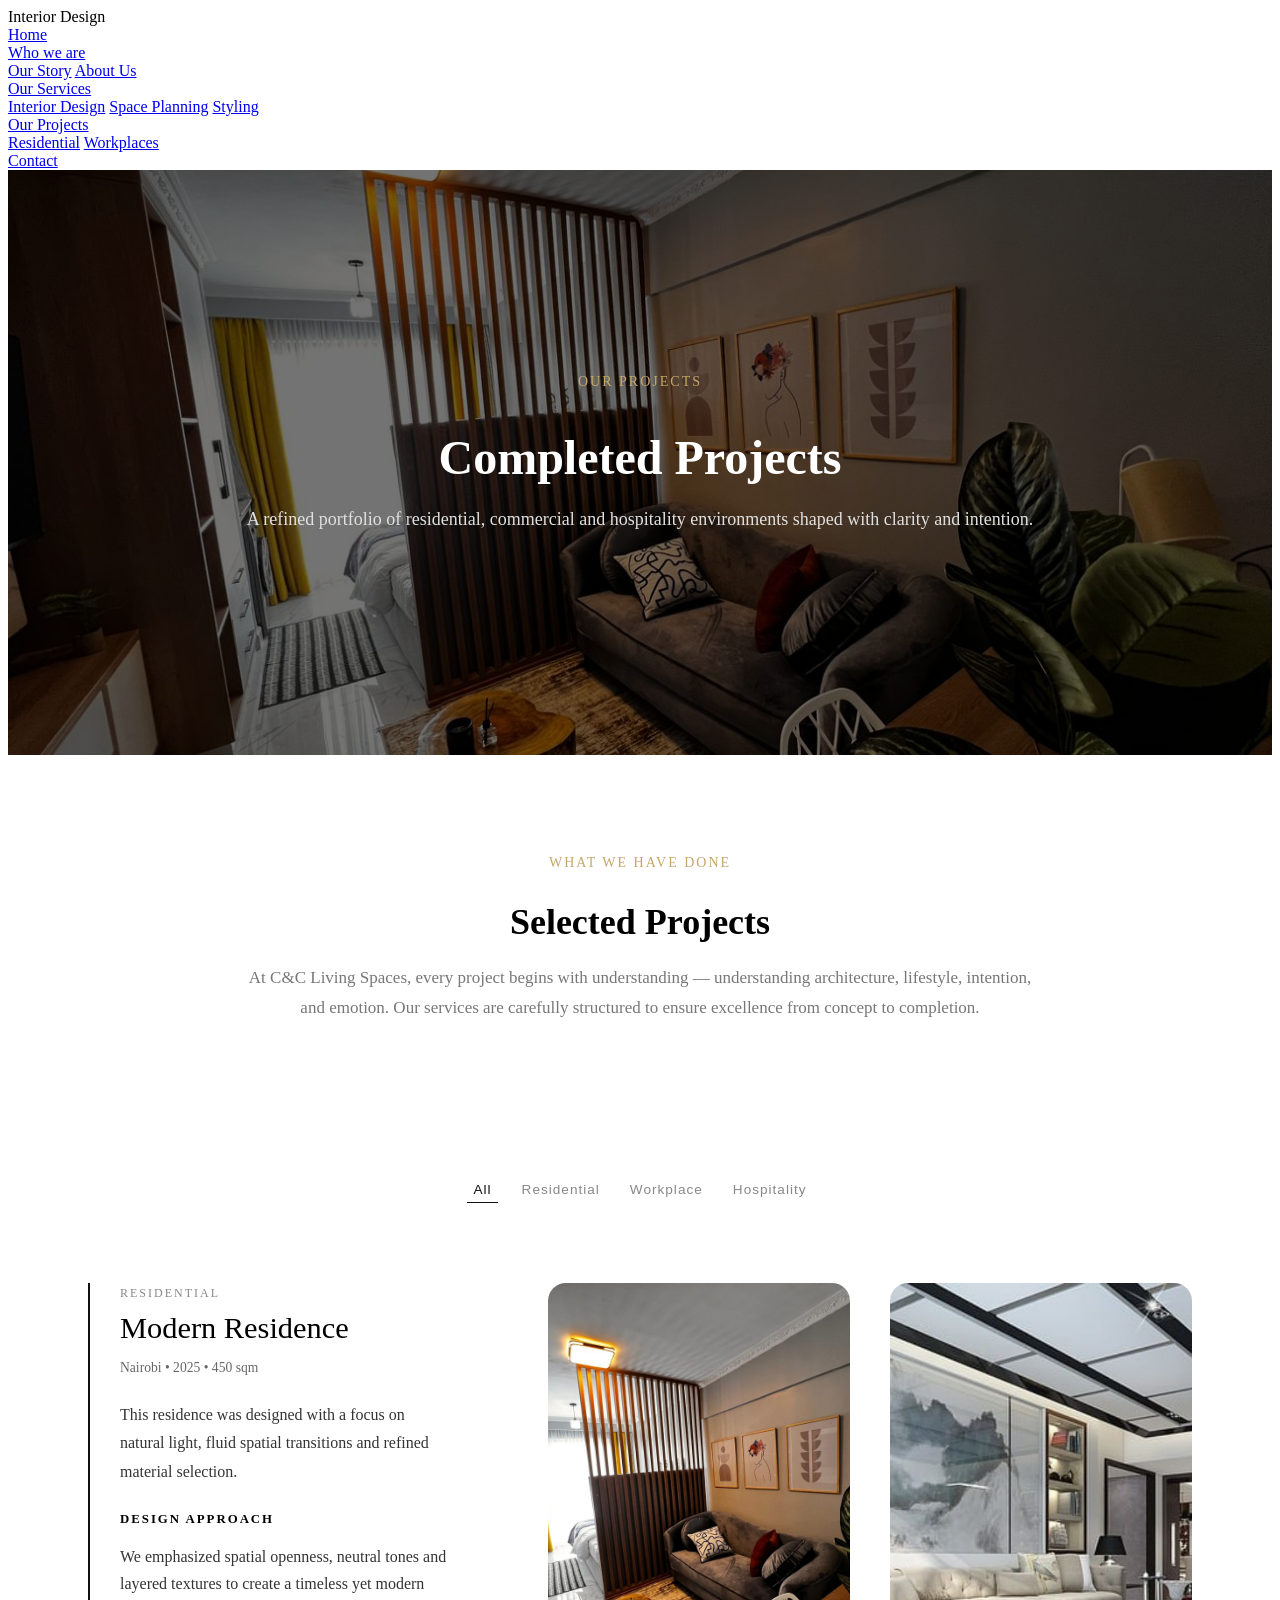
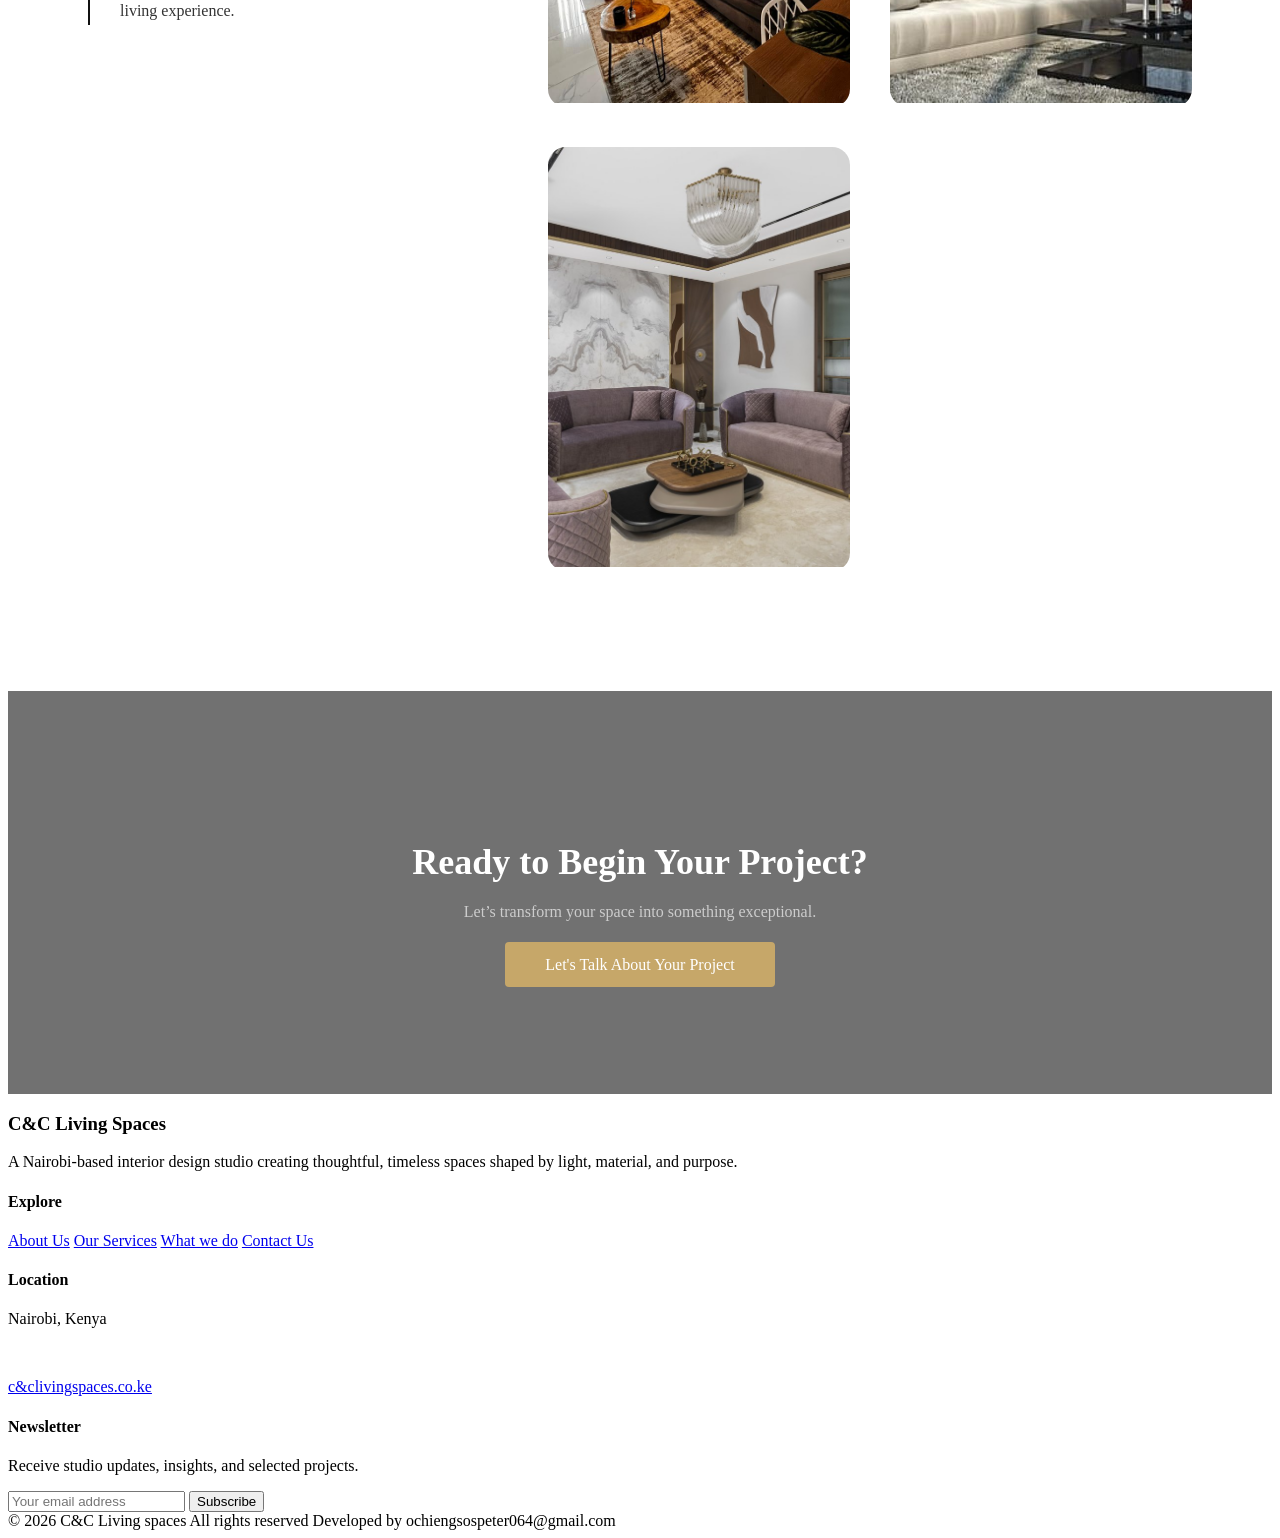
==== Projects/Projects.html @ 4a43d935 "Add files via upload" ====
<!DOCTYPE html>
<html lang="en">
<head>
  <meta charset="UTF-8" />
  <meta name="viewport" content="width=device-width, initial-scale=1.0" />
  <title>Projects | C&C Living Spaces</title>

  <link rel="stylesheet" href="../Homepage/Home.css" />
  <link rel="stylesheet" href="Projects.css" />

   <!-- NAVBAR -->
  <header class="navbar" id="navbar">
  <div class="nav-container">
    <div class="logo">Interior Design</div>

    <div class="menu-toggle" id="menuToggle">
      <span></span>
      <span></span>
      <span></span>
    </div>

    <nav class="nav-links">
      <a href="../Homepage/index.html">Home</a>

      <div class="nav-item">
        <a href="../About/about.html">Who we are</a>
        <div class="dropdown">
          <a href="#">Our Story</a>
          <a href="#">About Us</a>
        </div>
      </div>

      <div class="nav-item">
        <a href="../Services page/services.html">Our Services</a>
        <div class="dropdown">
          <a href="#">Interior Design</a>
          <a href="#">Space Planning</a>
          <a href="#">Styling</a>
        </div>
      </div>

      <div class="nav-item">
        <a href="../Projects/Projects.html">Our Projects</a>
        <div class="dropdown">
          <a href="#">Residential</a>
          <a href="#">Workplaces</a>
        </div>
      </div>
      <a href="../Contact/contact.html">Contact</a>
    </nav>
  </div>
</header>
</head>

<body>

    <!-- HERO -->
  <section class="projects-hero">
    <div class="projects-hero-content">
      <span class="section-eyebrow">Our Projects</span>
      <h1>Completed Projects</h1>
      <p>
       A refined portfolio of residential, commercial and hospitality
        environments shaped with clarity and intention.
      </p>
    </div>
  </section>

 <!-- INTRO -->
<section class="projects-intro">
  <div class="projects-intro-content">
    <span class="section-eyebrow">What we have done</span>
    <h2>Selected Projects</h2>
    <p class="section-intro">
      At C&C Living Spaces, every project begins with understanding —
      understanding architecture, lifestyle, intention, and emotion.
      Our services are carefully structured to ensure excellence
      from concept to completion.
    </p>
  </div>
</section>

  <!-- FILTER -->
  <section class="projects-filter">
    <button class="filter-btn active" data-filter="all">All</button>
    <button class="filter-btn" data-filter="residential">Residential</button>
    <button class="filter-btn" data-filter="workplace">Workplace</button>
    <button class="filter-btn" data-filter="hospitality">Hospitality</button>
  </section>

  <!-- MAIN SPLIT SECTION -->
  <section class="projects-main">

<!-- LEFT SIDE PROJECT DETAILS -->
<div class="project-details" id="projectDetails">

  <div class="details-inner">

    <span class="project-category" id="detailCategory">Residential</span>

    <h2 id="detailTitle">Modern Residence</h2>

    <p class="project-meta">
      <span id="detailLocation">Nairobi</span> • 
      <span id="detailYear">2025</span> • 
      <span id="detailSize">450 sqm</span>
    </p>

    <div class="project-description">
      <p id="detailDescription">
        This residence was designed with a focus on natural light,
        fluid spatial transitions and refined material selection.
      </p>
    </div>

    <div class="project-approach">
      <h4>Design Approach</h4>
      <p id="detailApproach">
        We emphasized spatial openness, neutral tones and layered textures
        to create a timeless yet modern living experience.
      </p>
    </div>

  </div>

</div>

    <!-- RIGHT SIDE GRID -->
    <div class="projects-grid">

      <div class="project-card" data-category="residential">
        <img src="../Assets/project7.jpg" alt="">
        <div class="project-overlay">
          <h3>Modern Residence</h3>
          <span>Nairobi</span>
        </div>
      </div>

      <div class="project-card" data-category="workplace">
        <img src="../Assets/project4.jpg" alt="">
        <div class="project-overlay">
          <h3>Corporate Workspace</h3>
          <span>Westlands</span>
        </div>
      </div>

      <div class="project-card" data-category="hospitality">
        <img src="../Assets/project3.jpg" alt="">
        <div class="project-overlay">
          <h3>Boutique Hotel</h3>
          <span>Diani</span>
        </div>
      </div>

    </div>

  </section>

    <!-- CTA SECTION -->
  <section class="projects-cta">
    <div class="cta-content">
      <h2>Ready to Begin Your Project?</h2>
      <p>
        Let’s transform your space into something exceptional.
      </p>
      <a href="../Contact/contact.html" class="cta-button">Let's Talk About Your Project</a>
    </div>
  </section>

  <!-- FOOTER -->
  <footer class="footer fade-in">

  <div class="footer-grid">

    <!-- BRAND -->
    <div class="footer-brand">
      <h3>C&C Living Spaces</h3>
      <p>
        A Nairobi-based interior design studio creating thoughtful,
        timeless spaces shaped by light, material, and purpose.
      </p>

      <div class="footer-socials">
        <a href="#"><i class="fab fa-instagram"></i></a>
        <a href="#"><i class="fab fa-whatsapp"></i></a>
        <a href="#"><i class="fab fa-facebook"></i></a>
        <a href="#"><i class="fab fa-linkedin-in"></i></a>
      </div>
    </div>

    <!-- LINKS -->
    <div class="footer-links">
      <h4>Explore</h4>
      <a href="../About/about.html">About Us</a>
      <a href="../Services page/services.html">Our Services</a>
          <a href="../Projects/Projects.html">What we do</a>
      <a href="../Contact/contact.html">Contact Us</a>
    </div>

    <!-- CONTACT -->
    <div class="footer-contact">
      <h4>Location</h4>
      <p>
        <i class="fas fa-map-marker-alt"></i>
        Nairobi, Kenya
      </p></br>
      <p>
        <a href="mailto:studio@forma.co.ke">
          c&clivingspaces.co.ke
        </a>
      </p>
    </div>

    <!-- NEWSLETTER -->
    <div class="footer-newsletter">
      <h4>Newsletter</h4>
      <p>
        Receive studio updates, insights, and selected projects.
      </p>

      <form>
        <input type="email" placeholder="Your email address" required />
        <button type="submit">Subscribe</button>
      </form>
    </div>

  </div>

  <!-- BOTTOM -->
  <div class="footer-bottom">
    <span>© 2026 C&C Living spaces</span>
    <span>All rights reserved</span>
    <span>Developed by ochiengsospeter064@gmail.com</span>
  </div>

</footer>

  <!-- SCRIPTS -->
  <script src="../Homepage/Home.js"></script>
  <script src="Projects.js"></script>

</body>

</html>
---- Projects/Projects.css ----
/* ============================= */
/* PROJECTS PAGE STYLING */
/* ============================= */

:root {
  --primary: #717171;
  --accent: #c6a769;
  --light: #f8f8f8;
  --text-light: #777;
  --border-soft: #eaeaea;
}

/* ============================= */
/* HERO SECTION */
/* ============================= */

.projects-hero {
  height: 65vh;
  background: linear-gradient(rgba(0,0,0,0.55), rgba(0,0,0,0.55)),
              url("../Assets/project7.jpg") center/cover no-repeat;
  display: flex;
  align-items: center;
  justify-content: center;
  text-align: center;
  padding: 0 20px;
  color: white;
}

.projects-hero-content {
  max-width: 800px;
}

.projects-hero h1 {
  font-size: 48px;
  font-weight: 600;
  margin-bottom: 20px;
}

.projects-hero p {
  font-size: 18px;
  line-height: 1.6;
  color: #e0e0e0;
}

/* ============================= */
/* INTRO SECTION */
/* ============================= */

.projects-intro {
  padding: 100px 8%;
  background: white;
  text-align: center;
}

.projects-intro-content {
  max-width: 800px;
  margin: auto;
}

.section-eyebrow {
  font-size: 14px;
  text-transform: uppercase;
  letter-spacing: 2px;
  color: var(--accent);
  display: block;
  margin-bottom: 15px;
}

.projects-intro h2 {
  font-size: 36px;
  margin-bottom: 20px;
}

.section-intro {
  color: var(--text-light);
  font-size: 17px;
  line-height: 1.8;
}

/* =========================
   FILTER BAR
========================= */

.projects-filter {
  display: flex;
  justify-content: center;
  gap: 18px;
  padding: 40px 0 80px;
}

.filter-btn {
  border: none;
  background: transparent;
  font-size: 0.85rem;
  letter-spacing: 1px;
  cursor: pointer;
  padding-bottom: 6px;
  position: relative;
  color: #888;
  transition: 0.3s ease;
}

.filter-btn::after {
  content: "";
  position: absolute;
  left: 0;
  bottom: 0;
  width: 0%;
  height: 1px;
  background: #111;
  transition: 0.3s ease;
}

.filter-btn:hover,
.filter-btn.active {
  color: #111;
}

.filter-btn.active::after {
  width: 100%;
}

/* =========================
   MAIN SPLIT LAYOUT
========================= */

.projects-main {
  display: grid;
  grid-template-columns: 380px 1fr;
  gap: 80px;
  padding: 0 80px 120px;
  align-items: start;
}

/* =========================
   PROJECT DETAILS PANEL
========================= */

.project-details {
  position: sticky;
  top: 140px;
  padding-right: 20px;
  opacity: 0;
  transform: translateY(30px);
  transition: 0.5s ease;
}

.project-details.show {
  opacity: 1;
  transform: translateY(0);
}

.details-inner {
  border-left: 2px solid #111;
  padding-left: 30px;
}

.project-category {
  font-size: 0.75rem;
  letter-spacing: 2px;
  text-transform: uppercase;
  color: #888;
}

.project-details h2 {
  font-size: 1.9rem;
  margin: 10px 0 12px;
  font-weight: 500;
}

.project-meta {
  font-size: 0.85rem;
  opacity: 0.6;
  margin-bottom: 25px;
}

.project-description p {
  line-height: 1.8;
  margin-bottom: 25px;
  opacity: 0.8;
}

.project-approach h4 {
  font-size: 0.8rem;
  letter-spacing: 2px;
  text-transform: uppercase;
  margin-bottom: 8px;
}

.project-approach p {
  line-height: 1.7;
  opacity: 0.8;
}

.case-btn {
  margin-top: 30px;
  padding: 12px 24px;
  border: 1px solid #111;
  background: transparent;
  cursor: pointer;
  letter-spacing: 1px;
  transition: 0.3s ease;
}

.case-btn:hover {
  background: #111;
  color: #fff;
}

/* =========================
   PROJECT GRID (RIGHT SIDE)
========================= */

.projects-grid {
  display: grid;
  grid-template-columns: repeat(2, 1fr);
  gap: 40px;
}

.project-card {
  position: relative;
  overflow: hidden;
  border-radius: 18px;
  cursor: pointer;
  transition: transform 0.5s ease, opacity 0.4s ease;
}

.project-card img {
  width: 100%;
  height: 420px;
  object-fit: cover;
  transition: transform 0.7s ease;
}

/* Hover zoom */
.project-card:hover img {
  transform: scale(1.06);
}

/* Overlay */
.project-overlay {
  position: absolute;
  bottom: 0;
  left: 0;
  width: 100%;
  padding: 30px;
  background: linear-gradient(to top, rgba(0,0,0,0.65), transparent);
  color: #fff;
  transform: translateY(25px);
  opacity: 0;
  transition: 0.4s ease;
}

.project-card:hover .project-overlay {
  transform: translateY(0);
  opacity: 1;
}

.project-overlay h3 {
  font-size: 1.1rem;
  margin-bottom: 6px;
}

.project-overlay span {
  font-size: 0.85rem;
  opacity: 0.85;
}

/* Filtering hidden state */
.project-card.hide {
  opacity: 0;
  transform: scale(0.95);
  pointer-events: none;
}

/* ============================= */
/* CTA SECTION */
/* ============================= */

.projects-cta {
  padding: 120px 8%;
  background: var(--primary);
  text-align: center;
  color: white;
}

.projects-cta-content {
  max-width: 700px;
  margin: auto;
}

.projects-cta h2 {
  font-size: 36px;
  margin-bottom: 20px;
}

.projects-cta p {
  color: #ccc;
  margin-bottom: 35px;
  font-size: 16px;
}

.cta-button {
  background: var(--accent);
  color: white;
  padding: 14px 40px;
  text-decoration: none;
  border-radius: 4px;
  transition: 0.3s ease;
  font-weight: 500;
}

.cta-button:hover {
  background: #b89552;
}


/* =========================
   RESPONSIVE
========================= */

@media (max-width: 1100px) {
  .projects-main {
    grid-template-columns: 300px 1fr;
    gap: 60px;
  }
}

@media (max-width: 1024px) {
  .projects-grid {
    grid-template-columns: 1fr;
  }
}

@media (max-width: 768px) {

  .projects-hero h1 {
    font-size: 32px;
  }

  .projects-hero p {
    font-size: 16px;
  }

  .projects-intro {
    padding: 70px 6%;
  }
  .projects-main {
    grid-template-columns: 1fr;
    gap: 40px;
    padding: 0 24px 80px;
  }

  .category-description {
    position: relative;
    top: unset;
  }

  .projects-grid {
    gap: 28px;
  }

  .project-card img {
    height: 300px;
  }

  .projects-filter {
    flex-wrap: wrap;
    gap: 12px;
    padding-bottom: 60px;
  }

  .projects-cta {
    padding: 80px 6%;
  }

  .projects-cta h2 {
    font-size: 28px;
  }
}
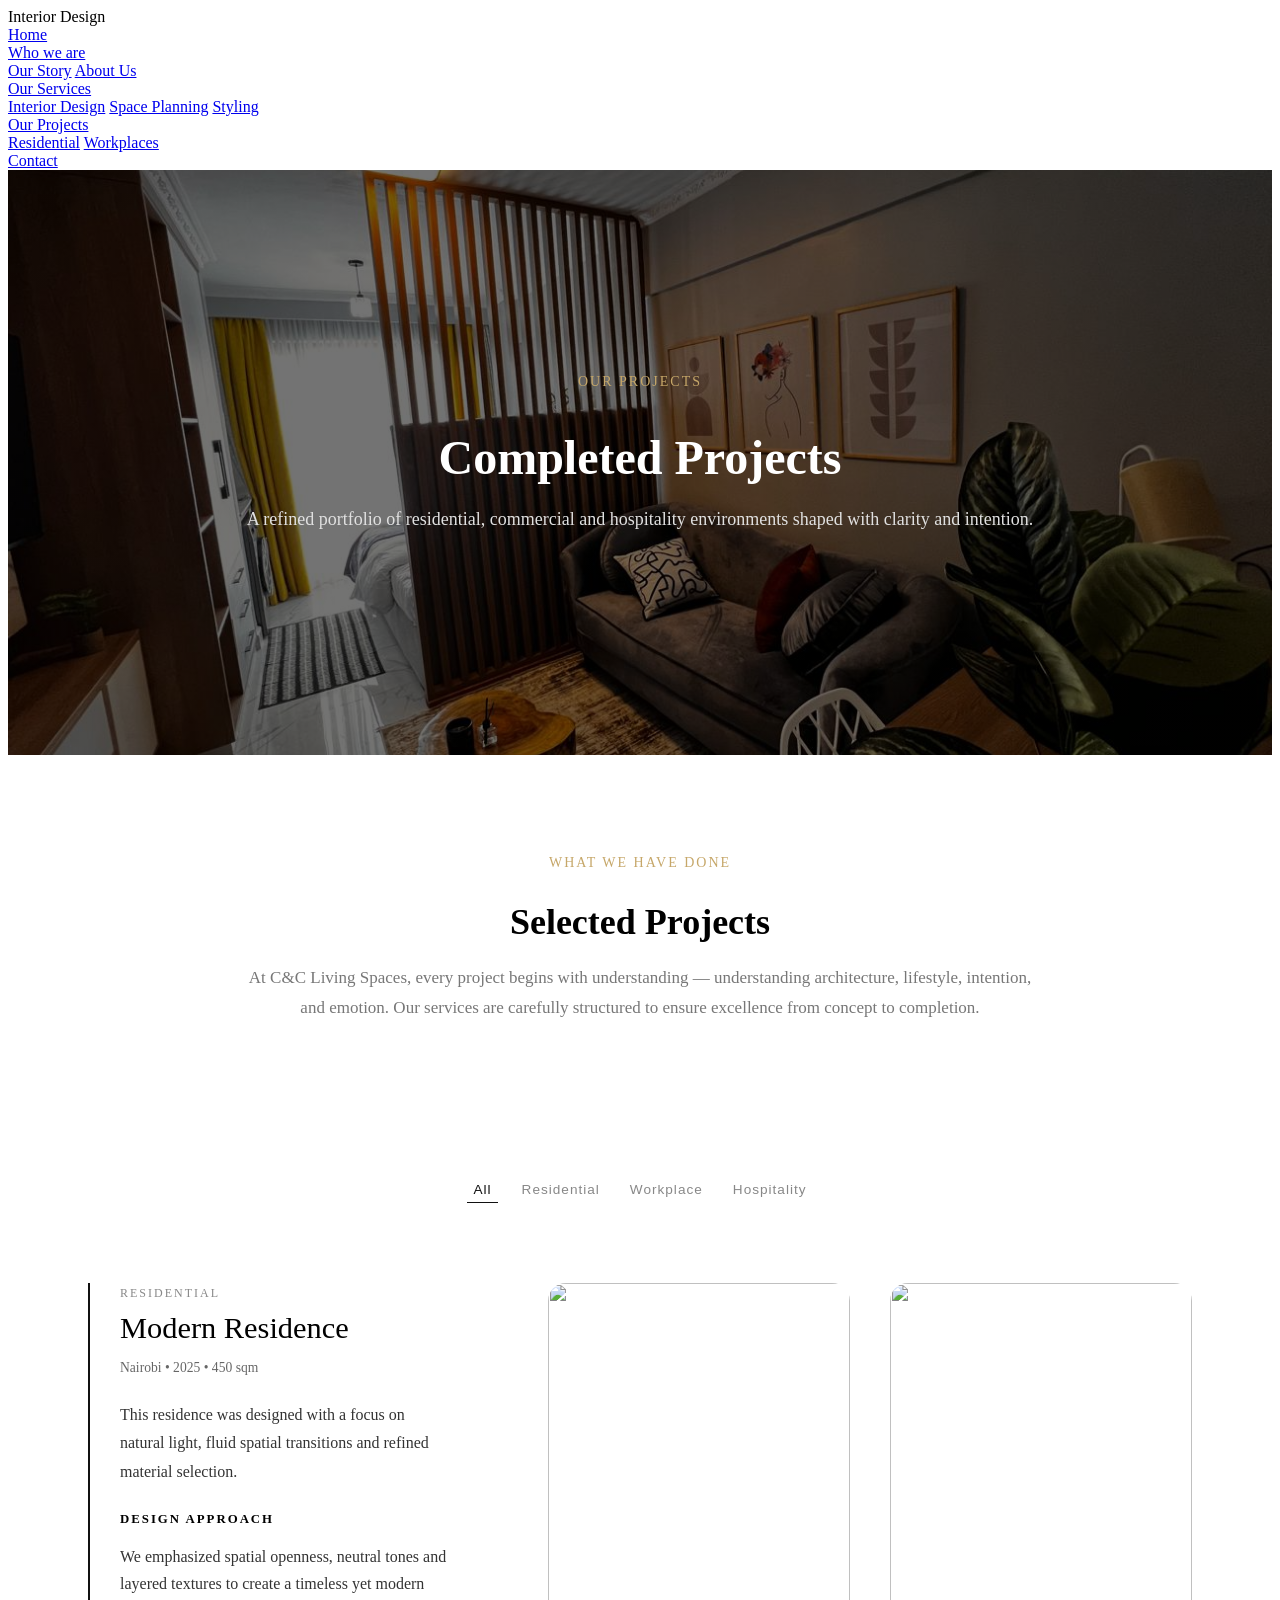
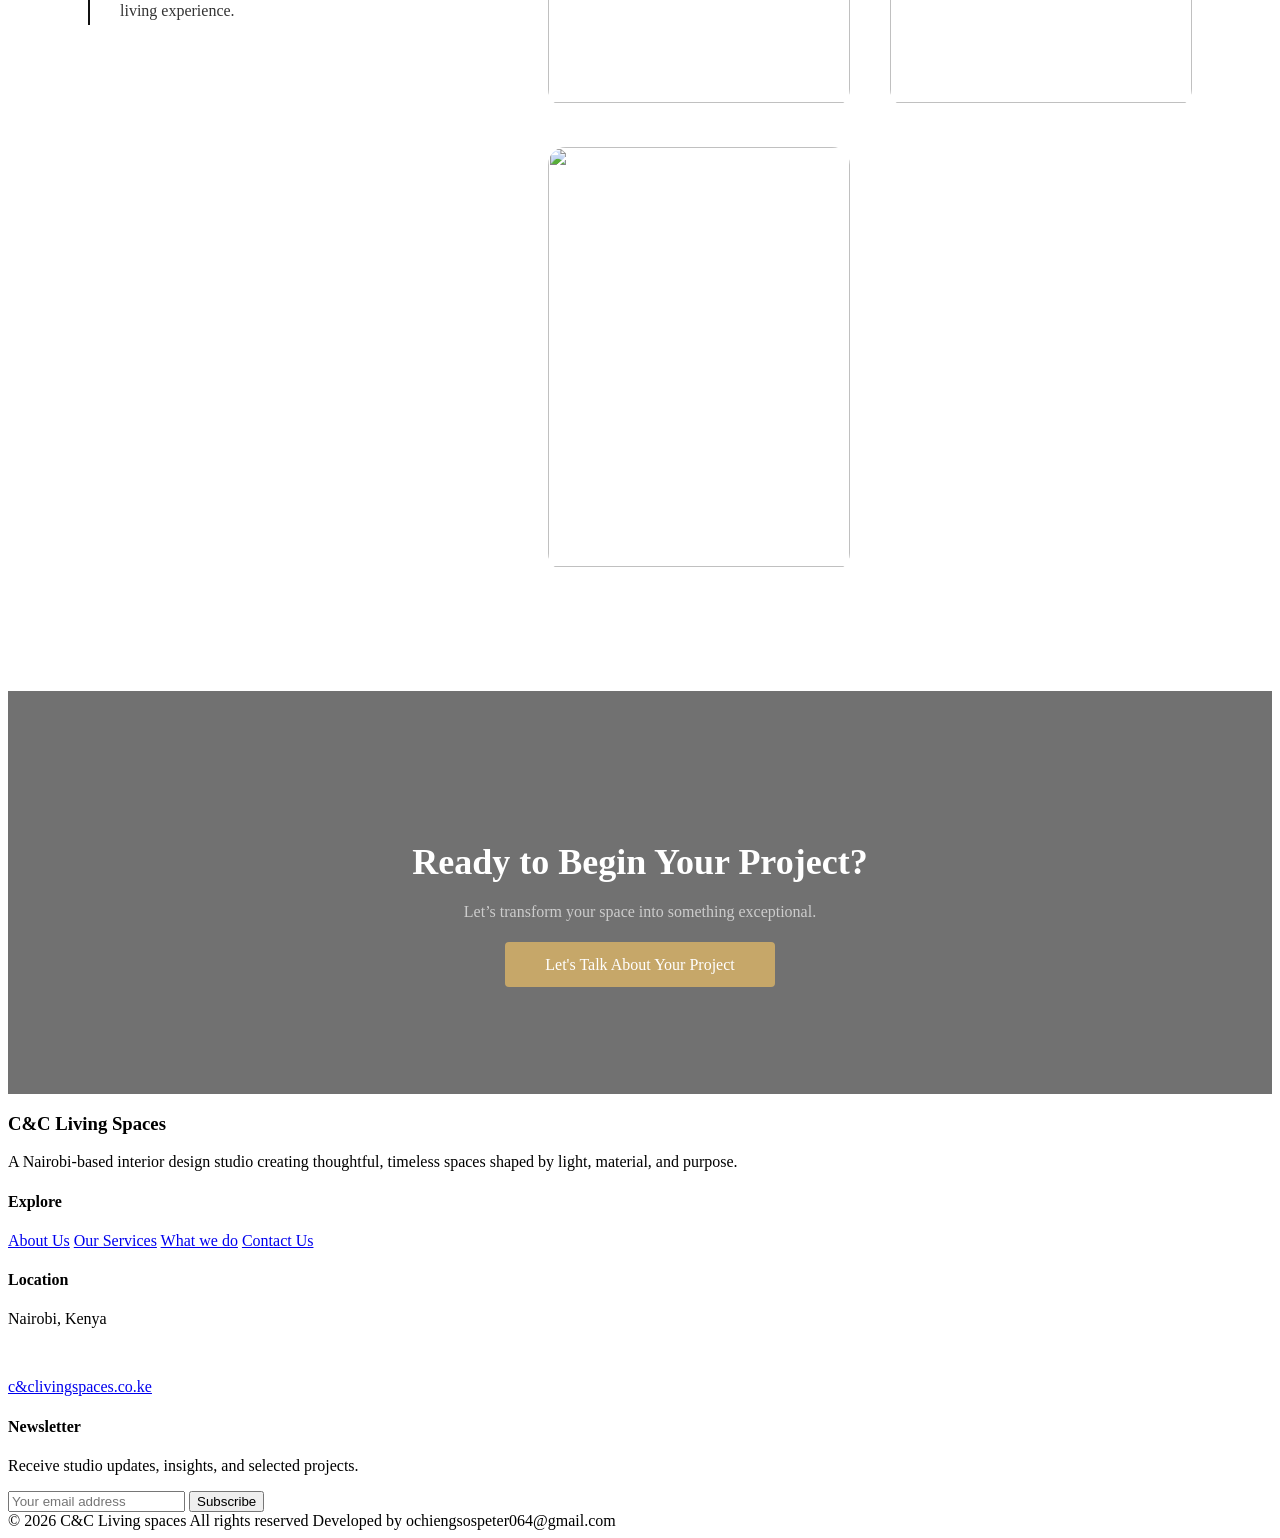
==== commit a6add013: "Update Projects.html" ====
--- a/Projects/Projects.html
+++ b/Projects/Projects.html
@@ -5,7 +5,7 @@
   <meta name="viewport" content="width=device-width, initial-scale=1.0" />
   <title>Projects | C&C Living Spaces</title>
 
-  <link rel="stylesheet" href="../Homepage/Home.css" />
+  <link rel="stylesheet" href="Home.css" />
   <link rel="stylesheet" href="Projects.css" />
 
    <!-- NAVBAR -->
@@ -20,10 +20,10 @@
     </div>
 
     <nav class="nav-links">
-      <a href="../Homepage/index.html">Home</a>
+      <a href="index.html">Home</a>
 
       <div class="nav-item">
-        <a href="../About/about.html">Who we are</a>
+        <a href="About/about.html">Who we are</a>
         <div class="dropdown">
           <a href="#">Our Story</a>
           <a href="#">About Us</a>
@@ -31,7 +31,7 @@
       </div>
 
       <div class="nav-item">
-        <a href="../Services page/services.html">Our Services</a>
+        <a href="Services page/services.html">Our Services</a>
         <div class="dropdown">
           <a href="#">Interior Design</a>
           <a href="#">Space Planning</a>
@@ -40,13 +40,13 @@
       </div>
 
       <div class="nav-item">
-        <a href="../Projects/Projects.html">Our Projects</a>
+        <a href="Projects/Projects.html">Our Projects</a>
         <div class="dropdown">
           <a href="#">Residential</a>
           <a href="#">Workplaces</a>
         </div>
       </div>
-      <a href="../Contact/contact.html">Contact</a>
+      <a href="Contact/contact.html">Contact</a>
     </nav>
   </div>
 </header>
@@ -129,7 +129,7 @@
     <div class="projects-grid">
 
       <div class="project-card" data-category="residential">
-        <img src="../Assets/project7.jpg" alt="">
+        <img src="Assets/project7.jpg" alt="">
         <div class="project-overlay">
           <h3>Modern Residence</h3>
           <span>Nairobi</span>
@@ -137,7 +137,7 @@
       </div>
 
       <div class="project-card" data-category="workplace">
-        <img src="../Assets/project4.jpg" alt="">
+        <img src="Assets/project4.jpg" alt="">
         <div class="project-overlay">
           <h3>Corporate Workspace</h3>
           <span>Westlands</span>
@@ -145,7 +145,7 @@
       </div>
 
       <div class="project-card" data-category="hospitality">
-        <img src="../Assets/project3.jpg" alt="">
+        <img src="Assets/project3.jpg" alt="">
         <div class="project-overlay">
           <h3>Boutique Hotel</h3>
           <span>Diani</span>
@@ -163,7 +163,7 @@
       <p>
         Let’s transform your space into something exceptional.
       </p>
-      <a href="../Contact/contact.html" class="cta-button">Let's Talk About Your Project</a>
+      <a href="Contact/contact.html" class="cta-button">Let's Talk About Your Project</a>
     </div>
   </section>
 
@@ -191,10 +191,10 @@
     <!-- LINKS -->
     <div class="footer-links">
       <h4>Explore</h4>
-      <a href="../About/about.html">About Us</a>
-      <a href="../Services page/services.html">Our Services</a>
-          <a href="../Projects/Projects.html">What we do</a>
-      <a href="../Contact/contact.html">Contact Us</a>
+      <a href="About/about.html">About Us</a>
+      <a href="Services page/services.html">Our Services</a>
+          <a href="Projects/Projects.html">What we do</a>
+      <a href="Contact/contact.html">Contact Us</a>
     </div>
 
     <!-- CONTACT -->
@@ -205,7 +205,7 @@
         Nairobi, Kenya
       </p></br>
       <p>
-        <a href="mailto:studio@forma.co.ke">
+        <a href="mailto:cynthiamaina528@gmail.com">
           c&clivingspaces.co.ke
         </a>
       </p>
@@ -236,9 +236,10 @@
 </footer>
 
   <!-- SCRIPTS -->
-  <script src="../Homepage/Home.js"></script>
+  <script src="Home.js"></script>
   <script src="Projects.js"></script>
 
 </body>
 
 </html>
+
